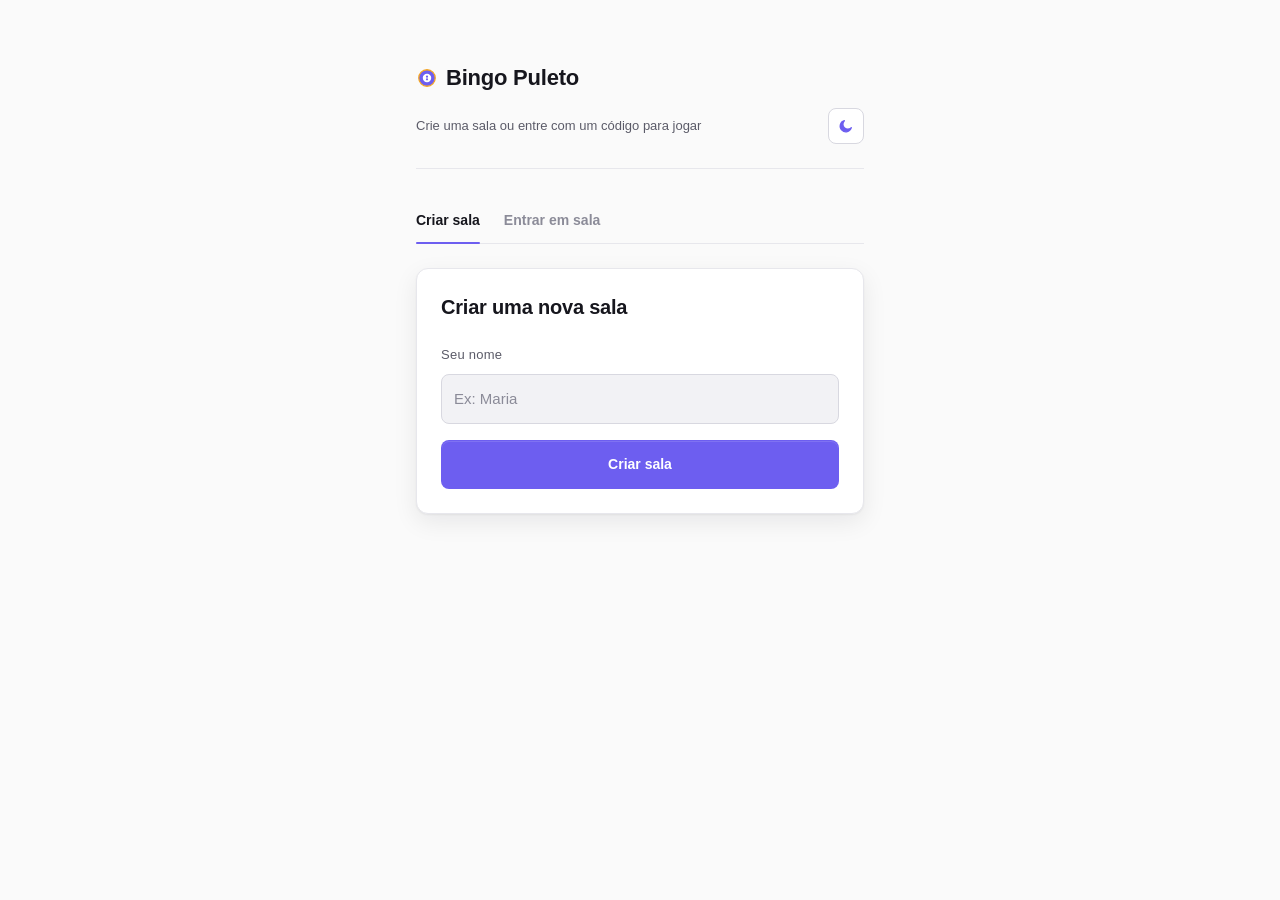
==== index.html @ 6c405646 "initial commit" ====
<!DOCTYPE html>
<html lang="pt-BR">
<head>
  <meta charset="UTF-8" />
  <meta name="viewport" content="width=device-width, initial-scale=1.0" />
  <title>Bingo Puleto</title>
  <script src="js/theme.js"></script>
  <link rel="stylesheet" href="css/reset.css" />
  <link rel="stylesheet" href="css/style.css" />
  <link rel="stylesheet" href="css/home.css" />
  <link rel="shortcut icon" href="assets/icons/favicon.svg" type="image/x-icon">
</head>
<body>
  <main class="container page-home">
    <header class="app-header">
      <h1><img src="assets/icons/bingo-ball.svg" alt="" class="icon-inline" aria-hidden="true"> Bingo Puleto</h1>
      <p class="subtitle">Crie uma sala ou entre com um código para jogar</p>
      <button id="theme-toggle-btn" class="theme-toggle" type="button" aria-label="Alternar tema" aria-pressed="false">
        <img id="theme-toggle-icon" src="assets/icons/sun.svg" alt="" class="icon-inline" aria-hidden="true">
      </button>
    </header>

    <div id="error-box" class="error-box" hidden></div>

    <div class="tabs">
      <button class="tab-btn active" data-tab="create">Criar sala</button>
      <button class="tab-btn" data-tab="join">Entrar em sala</button>
    </div>

    <section id="tab-create" class="tab-panel">
      <form id="create-room-form" class="card-panel">
        <h2>Criar uma nova sala</h2>
        <div class="field">
          <label for="host-nickname">Seu nome</label>
          <input type="text" id="host-nickname" maxlength="30" placeholder="Ex: Maria" required />
        </div>
        <button type="submit" class="btn btn-primary">Criar sala</button>
      </form>
    </section>

    <section id="tab-join" class="tab-panel" hidden>
      <form id="join-room-form" class="card-panel">
        <h2>Entrar em uma sala existente</h2>
        <div class="field">
          <label for="room-code">Código da sala</label>
          <input type="text" id="room-code" maxlength="6" placeholder="Ex: A1B2C3" required />
        </div>
        <div class="field">
          <label for="player-nickname">Seu nome</label>
          <input type="text" id="player-nickname" maxlength="30" placeholder="Ex: João" required />
        </div>
        <button type="submit" class="btn btn-primary">Entrar</button>
      </form>
    </section>
  </main>

  <script src="js/storage.js"></script>
  <script src="js/config.js"></script>
  <script src="js/api.js"></script>
  <script src="js/home.js"></script>
</body>
</html>
---- css/style.css ----
/* =========================================================
   Bingo Puleto — Design System
   Tokens + base/shared components (app shell, buttons, forms,
   badges, panels, error box). Screen-specific layout lives in
   home.css / room.css / game.css.
========================================================= */

:root {
  /* ---- Brand accents ---- */
  --accent-signal: #6D5EF0;
  --accent-signal-strong: #5A4AE0;
  --accent-signal-subtle: #EEEBFD;
  --accent-signal-text-on: #FFFFFF;

  --accent-draw: #C9821A;
  --accent-draw-subtle: #FBEBD3;
  --accent-draw-text-on: #1A1200;

  /* ---- Neutrals (Daylight / light, default fallback) ---- */
  --bg-canvas: #FAFAFA;
  --bg-surface: #FFFFFF;
  --bg-surface-raised: #FFFFFF;
  --bg-surface-sunken: #F2F2F5;

  --border-subtle: #E7E7EC;
  --border-default: #D8D8E0;

  --text-primary: #16161D;
  --text-secondary: #5B5B68;
  --text-tertiary: #8B8B98;
  --text-on-accent: #FFFFFF;

  --success: #1A8F5E;
  --success-subtle: #E1F5EC;
  --warning: #B7791F;
  --warning-subtle: #FBF0DC;
  --danger: #C4302B;
  --danger-subtle: #FBE4E3;
  --info: #2F6FE0;
  --info-subtle: #E7EFFD;

  --shadow-sm: 0 1px 2px rgba(16, 16, 24, 0.06);
  --shadow-md: 0 1px 2px rgba(16, 16, 24, 0.05), 0 8px 24px rgba(16, 16, 24, 0.08);
  --shadow-lg: 0 4px 8px rgba(16, 16, 24, 0.06), 0 24px 48px rgba(16, 16, 24, 0.14);
  --border-strength: 1px;

  --radius-sm: 8px;
  --radius-md: 12px;
  --radius-lg: 20px;
  --radius-pill: 999px;

  --space-1: 4px;
  --space-2: 8px;
  --space-3: 12px;
  --space-4: 16px;
  --space-6: 24px;
  --space-8: 32px;
  --space-12: 48px;
  --space-16: 64px;

  --font-ui: 'Inter', 'Geist', -apple-system, BlinkMacSystemFont, 'Segoe UI', Roboto, Helvetica, Arial, sans-serif;
  --font-mono: 'Geist Mono', 'JetBrains Mono', 'SFMono-Regular', ui-monospace, Menlo, Consolas, monospace;

  --ease-out: cubic-bezier(0.16, 1, 0.3, 1);
  --ease-in: cubic-bezier(0.7, 0, 0.84, 0);
  --dur-fast: 150ms;
  --dur-base: 200ms;
  --dur-slow: 250ms;

  color-scheme: light;
}

[data-theme='dark'] {
  --bg-canvas: #0D0D12;
  --bg-surface: #15151C;
  --bg-surface-raised: #1C1C26;
  --bg-surface-sunken: #0A0A0E;

  --border-subtle: #25252F;
  --border-default: #33333F;

  --text-primary: #F3F3F6;
  --text-secondary: #A5A5B4;
  --text-tertiary: #6E6E7D;
  --text-on-accent: #0D0D12;

  --accent-signal: #8C7FFF;
  --accent-signal-strong: #A296FF;
  --accent-signal-subtle: #221F3B;
  --accent-signal-text-on: #0D0D12;

  --accent-draw: #F0B347;
  --accent-draw-subtle: #332612;
  --accent-draw-text-on: #1A1200;

  --success: #3DD68C;
  --success-subtle: #12291F;
  --warning: #F0B347;
  --warning-subtle: #332612;
  --danger: #F0645F;
  --danger-subtle: #331413;
  --info: #6FA3FF;
  --info-subtle: #131E33;

  --shadow-sm: 0 1px 0 rgba(0, 0, 0, 0.4);
  --shadow-md: 0 1px 0 rgba(0, 0, 0, 0.3), 0 0 0 1px var(--border-subtle);
  --shadow-lg: 0 0 0 1px var(--border-default), 0 24px 48px rgba(0, 0, 0, 0.55), 0 0 40px -12px color-mix(in srgb, var(--accent-signal) 35%, transparent);

  color-scheme: dark;
}

/* ---------------------------------------------------------
   Base
--------------------------------------------------------- */

body {
  font-family: var(--font-ui);
  background: var(--bg-canvas);
  color: var(--text-primary);
  min-height: 100vh;
  font-size: 15px;
  line-height: 1.6;
  transition: background-color var(--dur-base) var(--ease-out), color var(--dur-base) var(--ease-out);
}

.container {
  max-width: 1120px;
  margin: 0 auto;
  padding: var(--space-8) var(--space-4) var(--space-16);
}

.page-home {
  max-width: 480px;
  padding-top: var(--space-16);
}

h1, h2, h3 {
  font-family: var(--font-ui);
  color: var(--text-primary);
  font-weight: 600;
}

/* ---------------------------------------------------------
   App shell header
--------------------------------------------------------- */

.app-header {
  display: flex;
  align-items: center;
  justify-content: space-between;
  gap: var(--space-4);
  padding-bottom: var(--space-6);
  margin-bottom: var(--space-8);
  border-bottom: 1px solid var(--border-subtle);
  text-align: left;
  position: relative;
}

.app-header h1 {
  font-size: 20px;
  line-height: 28px;
  letter-spacing: -0.01em;
  font-weight: 600;
  display: flex;
  align-items: center;
  gap: var(--space-2);
  white-space: nowrap;
}

.app-header .subtitle {
  color: var(--text-secondary);
  font-size: 13px;
  font-weight: 500;
  margin: 0;
  flex: 1;
  text-align: center;
}

.page-home .app-header .subtitle {
  text-align: left;
  flex: none;
}

.page-home .app-header {
  flex-wrap: wrap;
}

.theme-toggle {
  width: 36px;
  height: 36px;
  border-radius: var(--radius-sm);
  display: inline-flex;
  align-items: center;
  justify-content: center;
  border: 1px solid var(--border-default);
  background: var(--bg-surface);
  font-size: 16px;
  flex-shrink: 0;
  transition: background-color var(--dur-fast) var(--ease-out), border-color var(--dur-fast) var(--ease-out), transform var(--dur-fast) var(--ease-out);
}

.theme-toggle:hover {
  background: var(--bg-surface-sunken);
}

.theme-toggle:active {
  transform: scale(0.94);
}

.theme-toggle span {
  display: inline-block;
  transition: transform var(--dur-base) var(--ease-out), opacity var(--dur-base) var(--ease-out);
}

/* ---------------------------------------------------------
   Focus ring (shared, both themes)
--------------------------------------------------------- */

a:focus-visible,
button:focus-visible,
input:focus-visible,
select:focus-visible,
[tabindex]:focus-visible {
  outline: 2px solid var(--accent-signal);
  outline-offset: 2px;
  border-radius: var(--radius-sm);
}

/* ---------------------------------------------------------
   Panels
--------------------------------------------------------- */

.card-panel {
  background: var(--bg-surface);
  border: 1px solid var(--border-subtle);
  border-radius: var(--radius-md);
  padding: var(--space-4);
  margin-bottom: var(--space-6);
  transition: background-color var(--dur-base) var(--ease-out), border-color var(--dur-base) var(--ease-out);
}

.card-panel h2 {
  font-size: 20px;
  line-height: 28px;
  margin-bottom: var(--space-4);
  letter-spacing: -0.01em;
}

.card-panel h3 {
  font-size: 16px;
  line-height: 24px;
  margin-bottom: var(--space-2);
}

/* Emphasis tier — the "hero" surfaces per screen */
.panel-hero {
  padding: var(--space-6);
  box-shadow: var(--shadow-md);
  border-color: var(--border-subtle);
}

/* Sunken tier — quiet, read-only info */
.panel-settings,
.panel-cardstatus {
  background: var(--bg-surface-sunken);
  border-color: transparent;
  box-shadow: none;
}

/* ---------------------------------------------------------
   Forms
--------------------------------------------------------- */

.field {
  margin-bottom: var(--space-4);
}

.field label {
  display: block;
  font-size: 13px;
  font-weight: 500;
  letter-spacing: 0.02em;
  color: var(--text-secondary);
  margin-bottom: var(--space-2);
}

.field input,
.field select {
  width: 100%;
  padding: var(--space-3);
  background: var(--bg-surface-sunken);
  border: 1px solid var(--border-default);
  border-radius: var(--radius-sm);
  color: var(--text-primary);
  transition: border-color var(--dur-fast) var(--ease-out), box-shadow var(--dur-fast) var(--ease-out);
}

.field input::placeholder {
  color: var(--text-tertiary);
}

.field input:focus,
.field select:focus {
  outline: none;
  border-color: var(--accent-signal);
  box-shadow: 0 0 0 2px color-mix(in srgb, var(--accent-signal) 25%, transparent);
}

.field input:focus-visible,
.field select:focus-visible {
  outline: none;
}

/* Room code field gets special monospace/license-key treatment */
#room-code {
  font-family: var(--font-mono);
  text-transform: uppercase;
  letter-spacing: 4px;
  text-align: center;
  font-size: 18px;
  font-weight: 500;
}

/* Checkboxes restyled as toggle switches (no markup change) */
.field label:has(input[type='checkbox']) {
  display: flex;
  align-items: center;
  gap: var(--space-3);
  cursor: pointer;
  font-size: 14px;
  color: var(--text-primary);
  font-weight: 500;
}

.field input[type='checkbox'] {
  appearance: none;
  -webkit-appearance: none;
  width: 36px;
  height: 20px;
  min-width: 36px;
  border-radius: var(--radius-pill);
  background: var(--bg-surface-sunken);
  border: 1px solid var(--border-default);
  position: relative;
  cursor: pointer;
  transition: background-color var(--dur-fast) var(--ease-out), border-color var(--dur-fast) var(--ease-out);
}

.field input[type='checkbox']::after {
  content: '';
  position: absolute;
  top: 1px;
  left: 1px;
  width: 16px;
  height: 16px;
  border-radius: 50%;
  background: var(--bg-surface);
  box-shadow: var(--shadow-sm);
  transition: transform var(--dur-fast) var(--ease-out);
}

.field input[type='checkbox']:checked {
  background: var(--accent-signal);
  border-color: var(--accent-signal);
}

.field input[type='checkbox']:checked::after {
  transform: translateX(16px);
  background: var(--text-on-accent);
}

/* Native <select> restyled as a segmented-control look */
.field select {
  appearance: none;
  -webkit-appearance: none;
  background-image: linear-gradient(45deg, transparent 50%, currentColor 50%), linear-gradient(135deg, currentColor 50%, transparent 50%);
  background-position: calc(100% - 18px) center, calc(100% - 13px) center;
  background-size: 5px 5px, 5px 5px;
  background-repeat: no-repeat;
  color: var(--text-primary);
  padding-right: var(--space-8);
}

/* ---------------------------------------------------------
   Buttons
--------------------------------------------------------- */

.btn {
  display: inline-flex;
  align-items: center;
  justify-content: center;
  gap: var(--space-2);
  width: 100%;
  padding: 12px 20px;
  border-radius: var(--radius-sm);
  font-weight: 600;
  font-size: 14px;
  border: 1px solid transparent;
  transition: background-color var(--dur-fast) var(--ease-out), border-color var(--dur-fast) var(--ease-out), transform var(--dur-fast) var(--ease-out), opacity var(--dur-fast) var(--ease-out);
}

.btn:active:not(:disabled) {
  transform: scale(0.98);
}

.btn:disabled {
  opacity: 0.45;
  cursor: not-allowed;
  color: var(--text-tertiary);
  border-color: var(--border-subtle);
  background: var(--bg-surface-sunken) !important;
}

.btn-primary {
  background: var(--accent-signal);
  color: var(--accent-signal-text-on);
  box-shadow: inset 0 1px 0 rgba(255, 255, 255, 0.12);
}

.btn-primary:hover:not(:disabled) {
  background: var(--accent-signal-strong);
}

.btn-secondary {
  background: var(--bg-surface);
  color: var(--text-primary);
  border-color: var(--border-default);
}

.btn-secondary:hover:not(:disabled) {
  background: var(--bg-surface-sunken);
}

.btn-danger {
  background: transparent;
  color: var(--danger);
  border-color: var(--danger);
}

.btn-danger:hover:not(:disabled) {
  background: var(--danger);
  color: #fff;
}

.btn-success {
  background: var(--success);
  color: var(--text-on-accent);
}

[data-theme='dark'] .btn-success {
  color: #072216;
}

.btn-success:hover:not(:disabled) {
  filter: brightness(1.08);
}

/* ---------------------------------------------------------
   Error box (treated as an alert surface, aria-live in markup
   is unchanged; visual only)
--------------------------------------------------------- */

.error-box {
  background: var(--danger-subtle);
  border: 1px solid color-mix(in srgb, var(--danger) 45%, transparent);
  color: var(--danger);
  padding: var(--space-3) var(--space-4);
  border-radius: var(--radius-sm);
  margin-bottom: var(--space-4);
  font-size: 14px;
  font-weight: 500;
  animation: fade-in var(--dur-base) var(--ease-out);
}

.error-box[hidden] {
  display: none;
}

/* ---------------------------------------------------------
   Badges & status
--------------------------------------------------------- */

.badge {
  display: inline-flex;
  align-items: center;
  gap: var(--space-1);
  font-size: 11px;
  font-weight: 600;
  padding: 3px 10px;
  border-radius: var(--radius-pill);
  text-transform: uppercase;
  letter-spacing: 0.04em;
  line-height: 1.4;
}

.badge-host {
  background: var(--accent-signal-subtle);
  color: var(--accent-signal);
}

.badge-online {
  background: var(--success-subtle);
  color: var(--success);
}

.badge-offline {
  background: var(--bg-surface-sunken);
  color: var(--text-tertiary);
}

.status-dot {
  width: 8px;
  height: 8px;
  border-radius: 50%;
  background: var(--text-tertiary);
  flex-shrink: 0;
}

.status-dot.online {
  background: var(--success);
  box-shadow: 0 0 0 3px color-mix(in srgb, var(--success) 20%, transparent);
}

.text-muted {
  color: var(--text-secondary);
  font-size: 14px;
}

.text-center {
  text-align: center;
}

/* ---------------------------------------------------------
   Action rows
--------------------------------------------------------- */

.action-row {
  display: flex;
  gap: var(--space-3);
  margin-top: var(--space-3);
}

.action-row .btn {
  width: auto;
  flex: 1;
}

.panel-footer {
  max-width: 320px;
  margin-left: auto;
  margin-right: auto;
}

/* ---------------------------------------------------------
   Shared animation keyframes
--------------------------------------------------------- */

@keyframes fade-in {
  from { opacity: 0; }
  to { opacity: 1; }
}

@keyframes scale-in {
  from { opacity: 0; transform: scale(0.94); }
  to { opacity: 1; transform: scale(1); }
}

@keyframes pulse-ring {
  0% { box-shadow: 0 0 0 0 color-mix(in srgb, var(--accent-draw) 55%, transparent); }
  100% { box-shadow: 0 0 0 10px color-mix(in srgb, var(--accent-draw) 0%, transparent); }
}

/* ---------------------------------------------------------
   Inline icons (substituem emojis por SVG)
--------------------------------------------------------- */

.icon-inline {
  width: 1em;
  height: 1em;
  vertical-align: -0.15em;
  display: inline-block;
}
---- css/home.css ----
/* =========================================================
   Home / Landing
========================================================= */

.page-home .app-header h1 {
  font-size: 22px;
}

.tabs {
  display: flex;
  gap: var(--space-6);
  margin-bottom: var(--space-6);
  border-bottom: 1px solid var(--border-subtle);
  position: relative;
}

.tab-btn {
  padding: var(--space-2) 0 var(--space-3);
  color: var(--text-tertiary);
  font-weight: 600;
  font-size: 14px;
  position: relative;
  transition: color var(--dur-fast) var(--ease-out);
}

.tab-btn::after {
  content: '';
  position: absolute;
  left: 0;
  right: 0;
  bottom: -1px;
  height: 2px;
  background: var(--accent-signal);
  border-radius: var(--radius-pill);
  transform: scaleX(0);
  transition: transform var(--dur-base) var(--ease-out);
}

.tab-btn.active {
  color: var(--text-primary);
}

.tab-btn.active::after {
  transform: scaleX(1);
}

.tab-btn:hover:not(.active) {
  color: var(--text-secondary);
}

.tab-panel[hidden] {
  display: none;
}

.tab-panel {
  animation: fade-in var(--dur-base) var(--ease-out);
}

.page-home .card-panel {
  box-shadow: var(--shadow-md);
  padding: var(--space-6);
}

.page-home form h2 {
  margin-bottom: var(--space-6);
}

@media (max-width: 480px) {
  .page-home {
    padding-left: var(--space-4);
    padding-right: var(--space-4);
  }

  .field input {
    min-height: 48px;
  }

  .btn {
    min-height: 48px;
  }
}
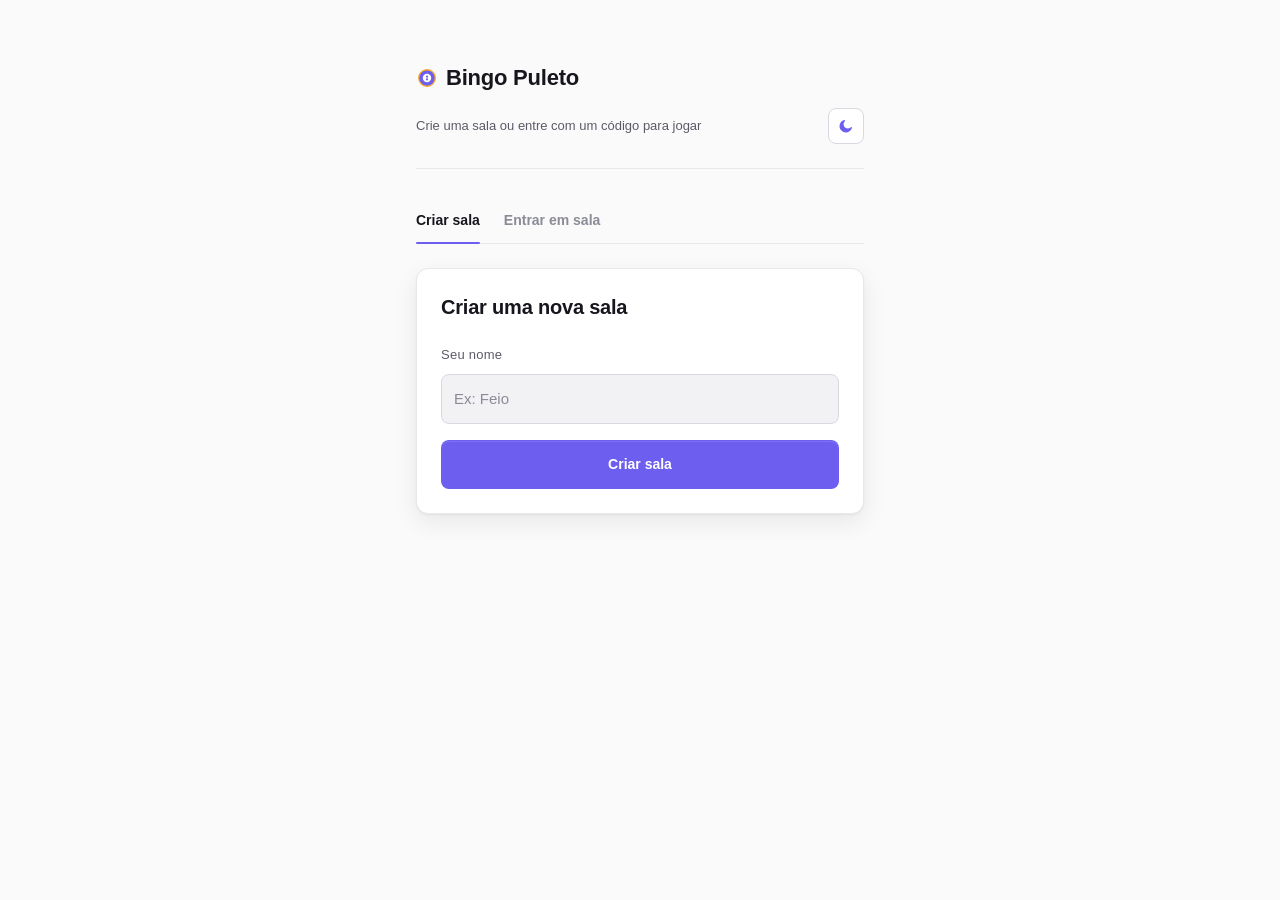
==== commit 9d99e6e9: "feat winner toast" ====
--- a/index.html
+++ b/index.html
@@ -32,7 +32,7 @@
         <h2>Criar uma nova sala</h2>
         <div class="field">
           <label for="host-nickname">Seu nome</label>
-          <input type="text" id="host-nickname" maxlength="30" placeholder="Ex: Maria" required />
+          <input type="text" id="host-nickname" maxlength="30" placeholder="Ex: Feio" required />
         </div>
         <button type="submit" class="btn btn-primary">Criar sala</button>
       </form>
@@ -47,7 +47,7 @@
         </div>
         <div class="field">
           <label for="player-nickname">Seu nome</label>
-          <input type="text" id="player-nickname" maxlength="30" placeholder="Ex: João" required />
+          <input type="text" id="player-nickname" maxlength="30" placeholder="Ex: Joaquim Nabuco" required />
         </div>
         <button type="submit" class="btn btn-primary">Entrar</button>
       </form>
--- a/css/style.css
+++ b/css/style.css
@@ -411,6 +411,28 @@
   background: var(--bg-surface-sunken) !important;
 }
 
+.btn-loading:disabled {
+  opacity: 0.85;
+  color: inherit;
+  border-color: transparent;
+}
+
+.btn-loading .btn-spinner {
+  width: 15px;
+  height: 15px;
+  border-radius: 50%;
+  border: 2px solid currentColor;
+  border-top-color: transparent;
+  opacity: 0.85;
+  animation: btn-spin 0.6s linear infinite;
+}
+
+@keyframes btn-spin {
+  to {
+    transform: rotate(360deg);
+  }
+}
+
 .btn-primary {
   background: var(--accent-signal);
   color: var(--accent-signal-text-on);
@@ -579,4 +601,4 @@
   height: 1em;
   vertical-align: -0.15em;
   display: inline-block;
-}
+}
